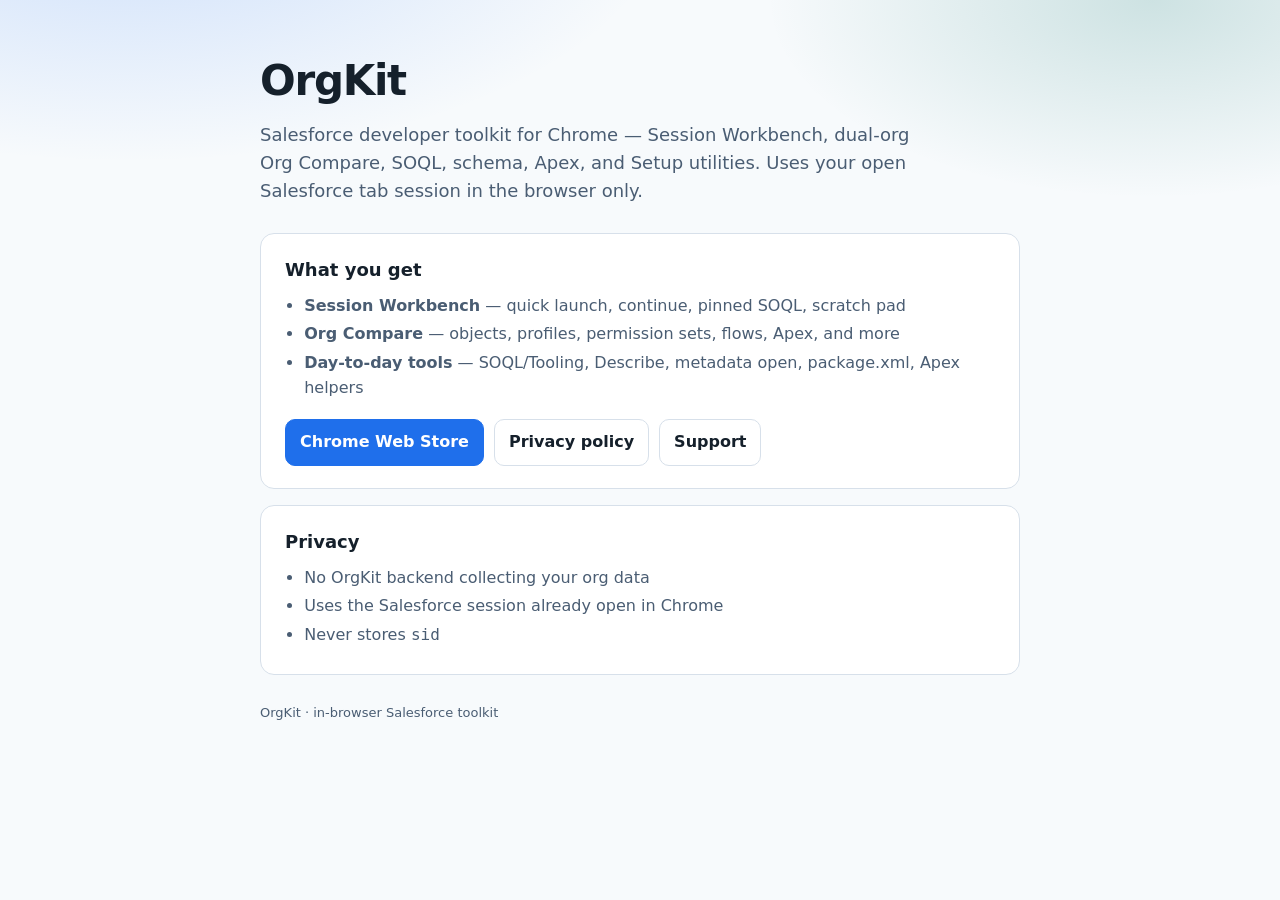
==== index.html @ 3726b0cd "Add OrgKit public Pages site for store listing URLs. Publish OrgKit homepage and privacy policy via " ====
<!DOCTYPE html>
<html lang="en">
<head>
  <meta charset="UTF-8" />
  <meta name="viewport" content="width=device-width, initial-scale=1" />
  <title>OrgKit — Salesforce developer toolkit</title>
  <meta name="description" content="OrgKit is a Chrome extension for Salesforce developers: Session Workbench, Org Compare, SOQL, schema, Apex, and more. Uses your open org tab session in-browser only." />
  <style>
    :root {
      color-scheme: light dark;
      --bg: #0b1624;
      --card: #122033;
      --text: #e8eef6;
      --muted: #9bb0c7;
      --accent: #3b82f6;
      --border: #2a4a6b;
    }
    @media (prefers-color-scheme: light) {
      :root {
        --bg: #f7fafc;
        --card: #ffffff;
        --text: #15202b;
        --muted: #4a5d73;
        --accent: #1f6feb;
        --border: #d7e0ea;
      }
    }
    body {
      margin: 0;
      font: 16px/1.55 system-ui, -apple-system, Segoe UI, sans-serif;
      color: var(--text);
      background:
        radial-gradient(900px 420px at 10% -10%, rgba(59, 130, 246, 0.22), transparent 60%),
        radial-gradient(700px 360px at 90% 0%, rgba(15, 118, 110, 0.18), transparent 55%),
        var(--bg);
      min-height: 100vh;
    }
    main {
      max-width: 760px;
      margin: 0 auto;
      padding: 48px 20px 64px;
    }
    .brand {
      font-size: 42px;
      font-weight: 800;
      letter-spacing: -0.03em;
      margin: 0 0 8px;
    }
    .lede {
      color: var(--muted);
      font-size: 18px;
      margin: 0 0 28px;
      max-width: 38em;
    }
    .card {
      background: var(--card);
      border: 1px solid var(--border);
      border-radius: 14px;
      padding: 22px 24px;
      margin-bottom: 16px;
    }
    h2 {
      margin: 0 0 10px;
      font-size: 18px;
    }
    ul {
      margin: 0;
      padding-left: 1.2em;
      color: var(--muted);
    }
    li { margin: 4px 0; }
    a {
      color: var(--accent);
      text-decoration: none;
      font-weight: 650;
    }
    a:hover { text-decoration: underline; }
    .actions {
      display: flex;
      flex-wrap: wrap;
      gap: 10px;
      margin-top: 18px;
    }
    .btn {
      display: inline-flex;
      align-items: center;
      justify-content: center;
      padding: 10px 14px;
      border-radius: 10px;
      border: 1px solid var(--border);
      background: var(--card);
      color: var(--text);
      font-weight: 700;
    }
    .btn.primary {
      background: var(--accent);
      border-color: var(--accent);
      color: #fff;
    }
    footer {
      margin-top: 28px;
      color: var(--muted);
      font-size: 13px;
    }
  </style>
</head>
<body>
  <main>
    <h1 class="brand">OrgKit</h1>
    <p class="lede">
      Salesforce developer toolkit for Chrome — Session Workbench, dual-org Org Compare,
      SOQL, schema, Apex, and Setup utilities. Uses your open Salesforce tab session in the browser only.
    </p>

    <section class="card">
      <h2>What you get</h2>
      <ul>
        <li><strong>Session Workbench</strong> — quick launch, continue, pinned SOQL, scratch pad</li>
        <li><strong>Org Compare</strong> — objects, profiles, permission sets, flows, Apex, and more</li>
        <li><strong>Day-to-day tools</strong> — SOQL/Tooling, Describe, metadata open, package.xml, Apex helpers</li>
      </ul>
      <div class="actions">
        <a class="btn primary" href="https://chrome.google.com/webstore/detail/addepnaekmgolifoifhhmloboifelnb">Chrome Web Store</a>
        <a class="btn" href="privacy.html">Privacy policy</a>
        <a class="btn" href="https://github.com/rajeevketha/orgcomparision/issues">Support</a>
      </div>
    </section>

    <section class="card">
      <h2>Privacy</h2>
      <ul>
        <li>No OrgKit backend collecting your org data</li>
        <li>Uses the Salesforce session already open in Chrome</li>
        <li>Never stores <code>sid</code></li>
      </ul>
    </section>

    <footer>
      OrgKit · in-browser Salesforce toolkit
    </footer>
  </main>
</body>
</html>
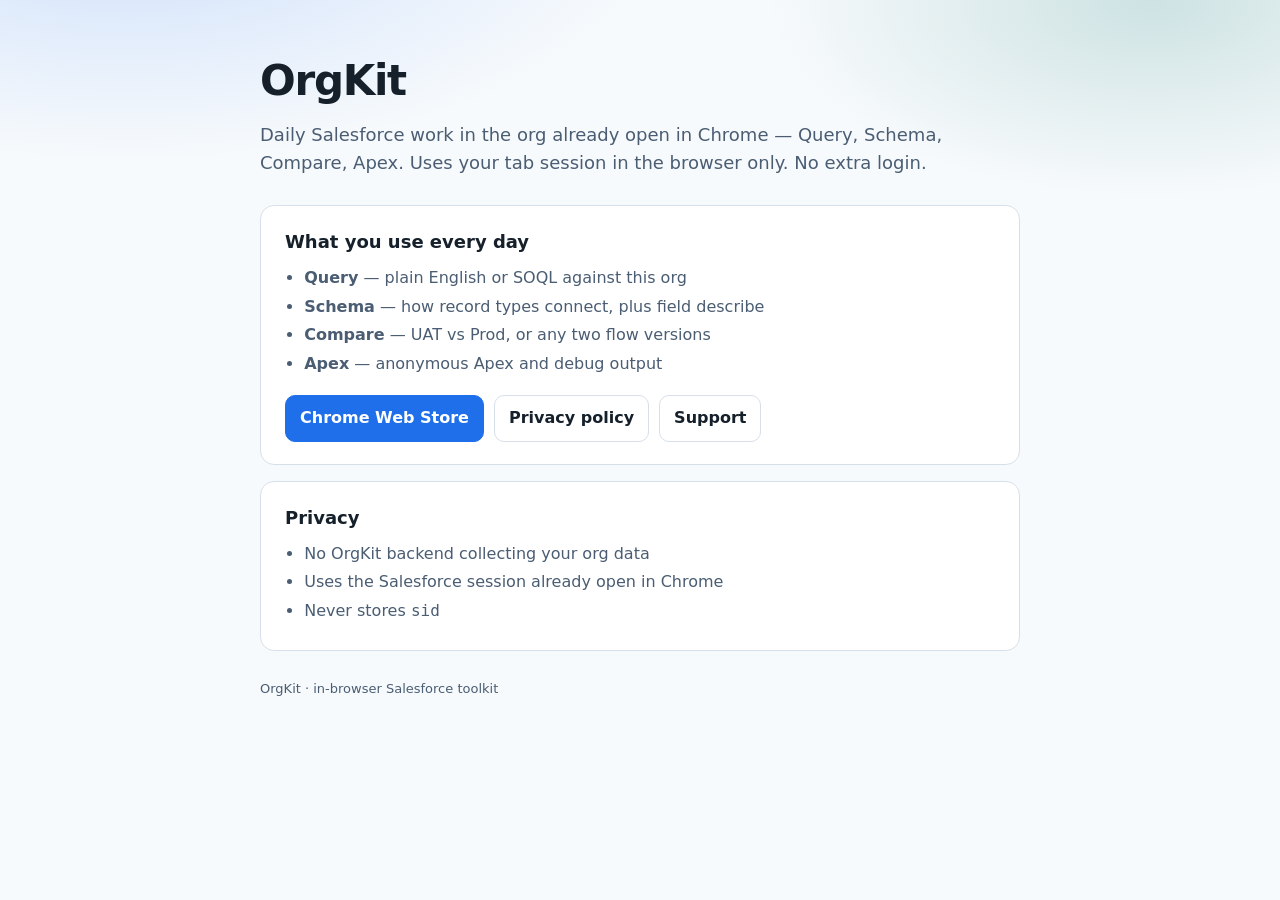
==== commit 328c736c: "Make OrgKit a daily-work app instead of a tool dump (1.10.0). Home, Query, Schema, Compare, and Apex" ====
--- a/index.html
+++ b/index.html
@@ -4,7 +4,7 @@
   <meta charset="UTF-8" />
   <meta name="viewport" content="width=device-width, initial-scale=1" />
   <title>OrgKit — Salesforce developer toolkit</title>
-  <meta name="description" content="OrgKit is a Chrome extension for Salesforce developers: Session Workbench, Org Compare, SOQL, schema, Apex, and more. Uses your open org tab session in-browser only." />
+  <meta name="description" content="OrgKit is a Chrome extension for Salesforce developers: Query, Schema, Compare, and Apex in the org already open in Chrome. Session in-browser only." />
   <style>
     :root {
       color-scheme: light dark;
@@ -108,21 +108,22 @@
   <main>
     <h1 class="brand">OrgKit</h1>
     <p class="lede">
-      Salesforce developer toolkit for Chrome — Session Workbench, dual-org Org Compare,
-      SOQL, schema, Apex, and Setup utilities. Uses your open Salesforce tab session in the browser only.
+      Daily Salesforce work in the org already open in Chrome — Query, Schema, Compare, Apex.
+      Uses your tab session in the browser only. No extra login.
     </p>
 
     <section class="card">
-      <h2>What you get</h2>
+      <h2>What you use every day</h2>
       <ul>
-        <li><strong>Session Workbench</strong> — quick launch, continue, pinned SOQL, scratch pad</li>
-        <li><strong>Org Compare</strong> — objects, profiles, permission sets, flows, Apex, and more</li>
-        <li><strong>Day-to-day tools</strong> — SOQL/Tooling, Describe, metadata open, package.xml, Apex helpers</li>
+        <li><strong>Query</strong> — plain English or SOQL against this org</li>
+        <li><strong>Schema</strong> — how record types connect, plus field describe</li>
+        <li><strong>Compare</strong> — UAT vs Prod, or any two flow versions</li>
+        <li><strong>Apex</strong> — anonymous Apex and debug output</li>
       </ul>
       <div class="actions">
         <a class="btn primary" href="https://chrome.google.com/webstore/detail/addepnaekmgolifoifhhmloboifelnb">Chrome Web Store</a>
         <a class="btn" href="privacy.html">Privacy policy</a>
-        <a class="btn" href="https://github.com/rajeevketha/orgcomparision/issues">Support</a>
+        <a class="btn" href="https://github.com/rajeevketha/orgkit/issues">Support</a>
       </div>
     </section>
 
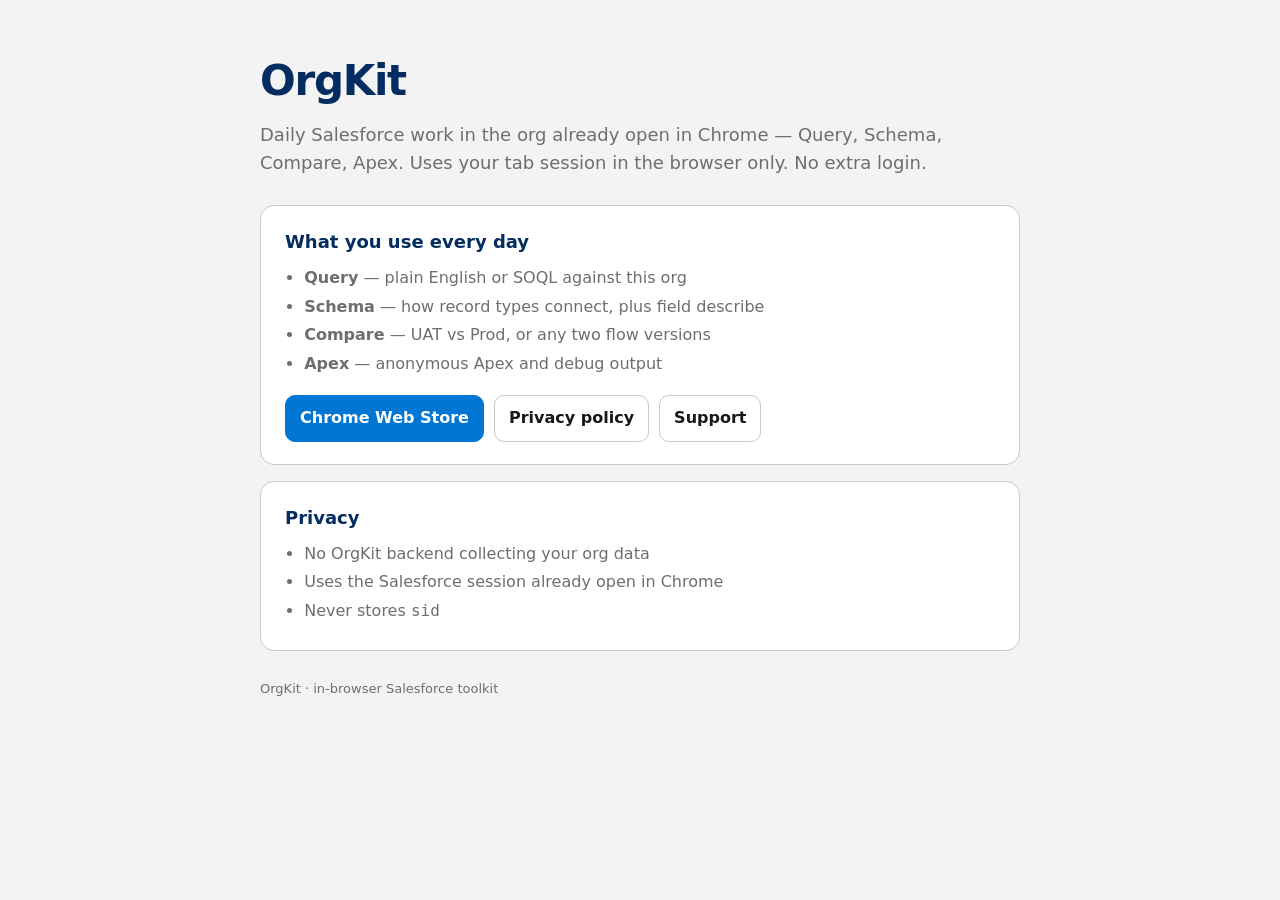
==== commit 8d0950fc: "Give OrgKit one light Lightning theme and a simpler home (1.11.0). Match Flow-style white cards and " ====
--- a/index.html
+++ b/index.html
@@ -7,32 +7,20 @@
   <meta name="description" content="OrgKit is a Chrome extension for Salesforce developers: Query, Schema, Compare, and Apex in the org already open in Chrome. Session in-browser only." />
   <style>
     :root {
-      color-scheme: light dark;
-      --bg: #0b1624;
-      --card: #122033;
-      --text: #e8eef6;
-      --muted: #9bb0c7;
-      --accent: #3b82f6;
-      --border: #2a4a6b;
-    }
-    @media (prefers-color-scheme: light) {
-      :root {
-        --bg: #f7fafc;
-        --card: #ffffff;
-        --text: #15202b;
-        --muted: #4a5d73;
-        --accent: #1f6feb;
-        --border: #d7e0ea;
-      }
+      color-scheme: light;
+      --bg: #f3f3f3;
+      --card: #ffffff;
+      --text: #181818;
+      --muted: #706e6b;
+      --accent: #0176d3;
+      --ink: #032d60;
+      --border: #c9c9c9;
     }
     body {
       margin: 0;
-      font: 16px/1.55 system-ui, -apple-system, Segoe UI, sans-serif;
+      font: 16px/1.55 "Salesforce Sans", "Segoe UI", system-ui, sans-serif;
       color: var(--text);
-      background:
-        radial-gradient(900px 420px at 10% -10%, rgba(59, 130, 246, 0.22), transparent 60%),
-        radial-gradient(700px 360px at 90% 0%, rgba(15, 118, 110, 0.18), transparent 55%),
-        var(--bg);
+      background: var(--bg);
       min-height: 100vh;
     }
     main {
@@ -45,6 +33,7 @@
       font-weight: 800;
       letter-spacing: -0.03em;
       margin: 0 0 8px;
+      color: var(--ink);
     }
     .lede {
       color: var(--muted);
@@ -62,6 +51,7 @@
     h2 {
       margin: 0 0 10px;
       font-size: 18px;
+      color: var(--ink);
     }
     ul {
       margin: 0;
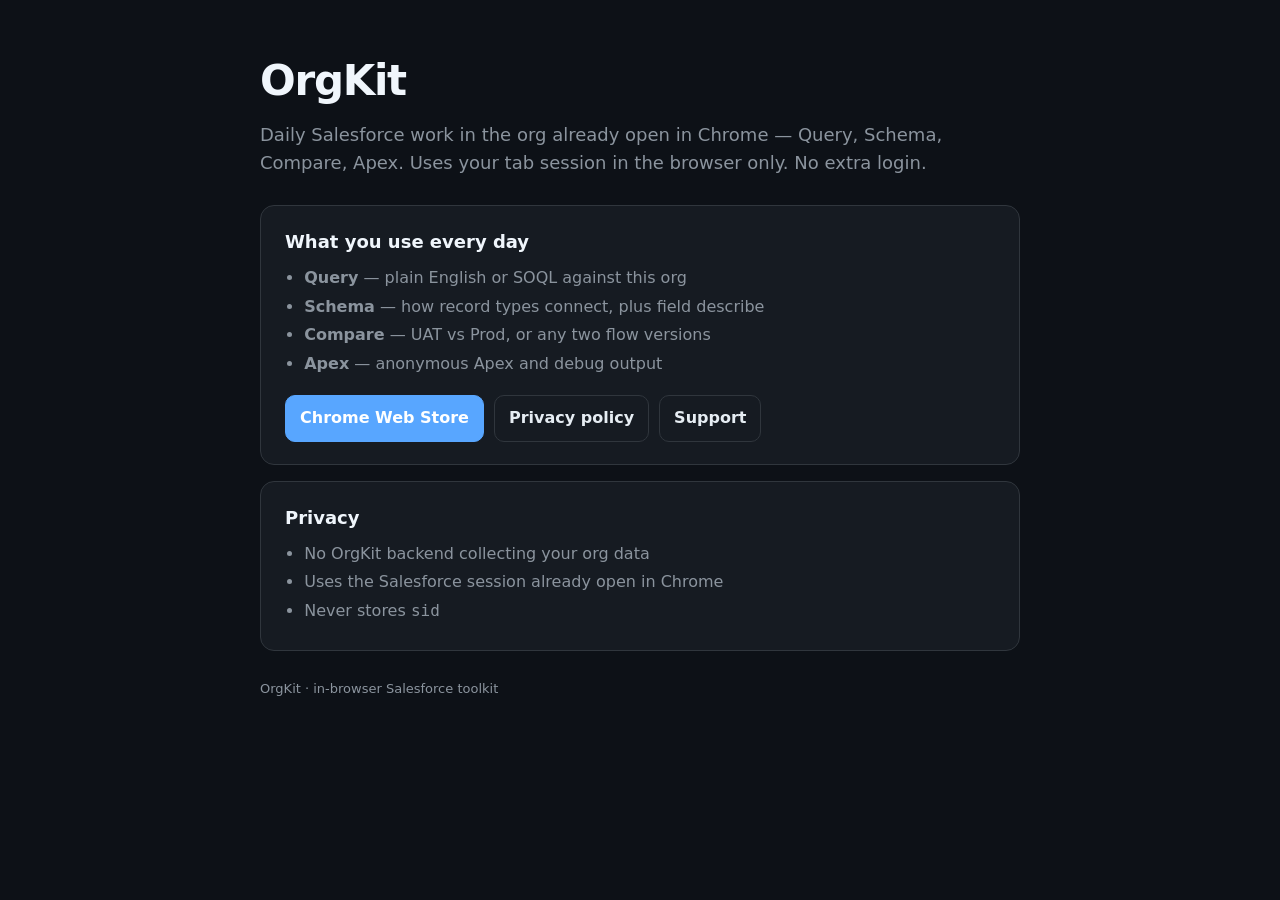
==== commit 639da946: "Apply OrgFlow dark theme and the abstract K mark (1.12.0). Use the confirmed three-piece K as the ex" ====
--- a/index.html
+++ b/index.html
@@ -7,18 +7,18 @@
   <meta name="description" content="OrgKit is a Chrome extension for Salesforce developers: Query, Schema, Compare, and Apex in the org already open in Chrome. Session in-browser only." />
   <style>
     :root {
-      color-scheme: light;
-      --bg: #f3f3f3;
-      --card: #ffffff;
-      --text: #181818;
-      --muted: #706e6b;
-      --accent: #0176d3;
-      --ink: #032d60;
-      --border: #c9c9c9;
+      color-scheme: dark;
+      --bg: #0d1117;
+      --card: #161b22;
+      --text: #e6edf3;
+      --muted: #8b949e;
+      --accent: #58a6ff;
+      --ink: #f0f6fc;
+      --border: #30363d;
     }
     body {
       margin: 0;
-      font: 16px/1.55 "Salesforce Sans", "Segoe UI", system-ui, sans-serif;
+      font: 16px/1.55 "Inter", "Segoe UI", system-ui, sans-serif;
       color: var(--text);
       background: var(--bg);
       min-height: 100vh;
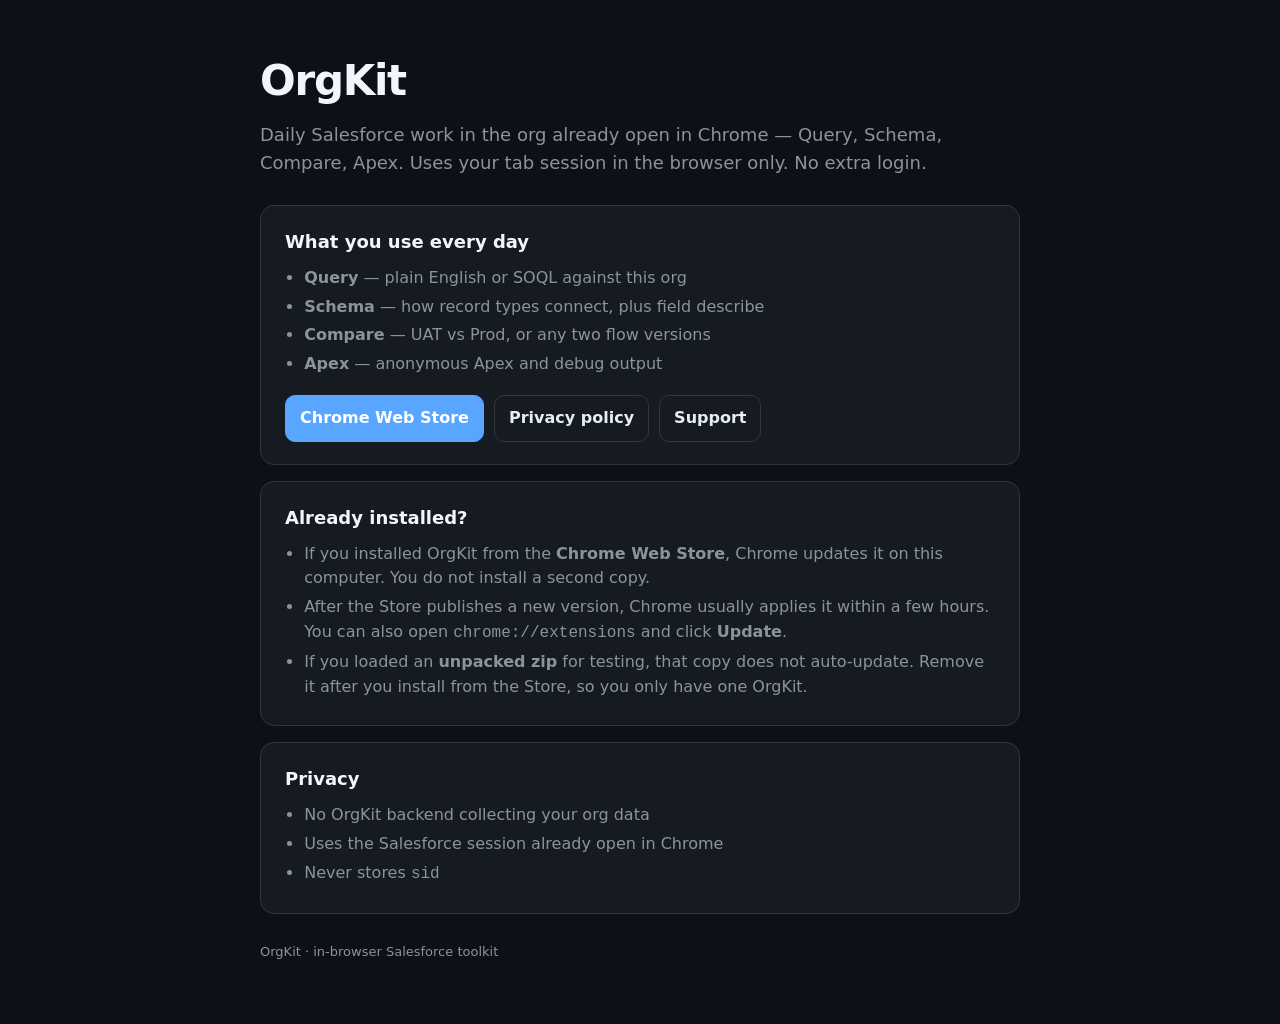
==== commit 1d40380c: "Tell existing users Chrome updates OrgKit in place. Store installs refresh automatically. Home shows" ====
--- a/index.html
+++ b/index.html
@@ -118,6 +118,15 @@
     </section>
 
     <section class="card">
+      <h2>Already installed?</h2>
+      <ul>
+        <li>If you installed OrgKit from the <strong>Chrome Web Store</strong>, Chrome updates it on this computer. You do not install a second copy.</li>
+        <li>After the Store publishes a new version, Chrome usually applies it within a few hours. You can also open <code>chrome://extensions</code> and click <strong>Update</strong>.</li>
+        <li>If you loaded an <strong>unpacked zip</strong> for testing, that copy does not auto-update. Remove it after you install from the Store, so you only have one OrgKit.</li>
+      </ul>
+    </section>
+
+    <section class="card">
       <h2>Privacy</h2>
       <ul>
         <li>No OrgKit backend collecting your org data</li>
